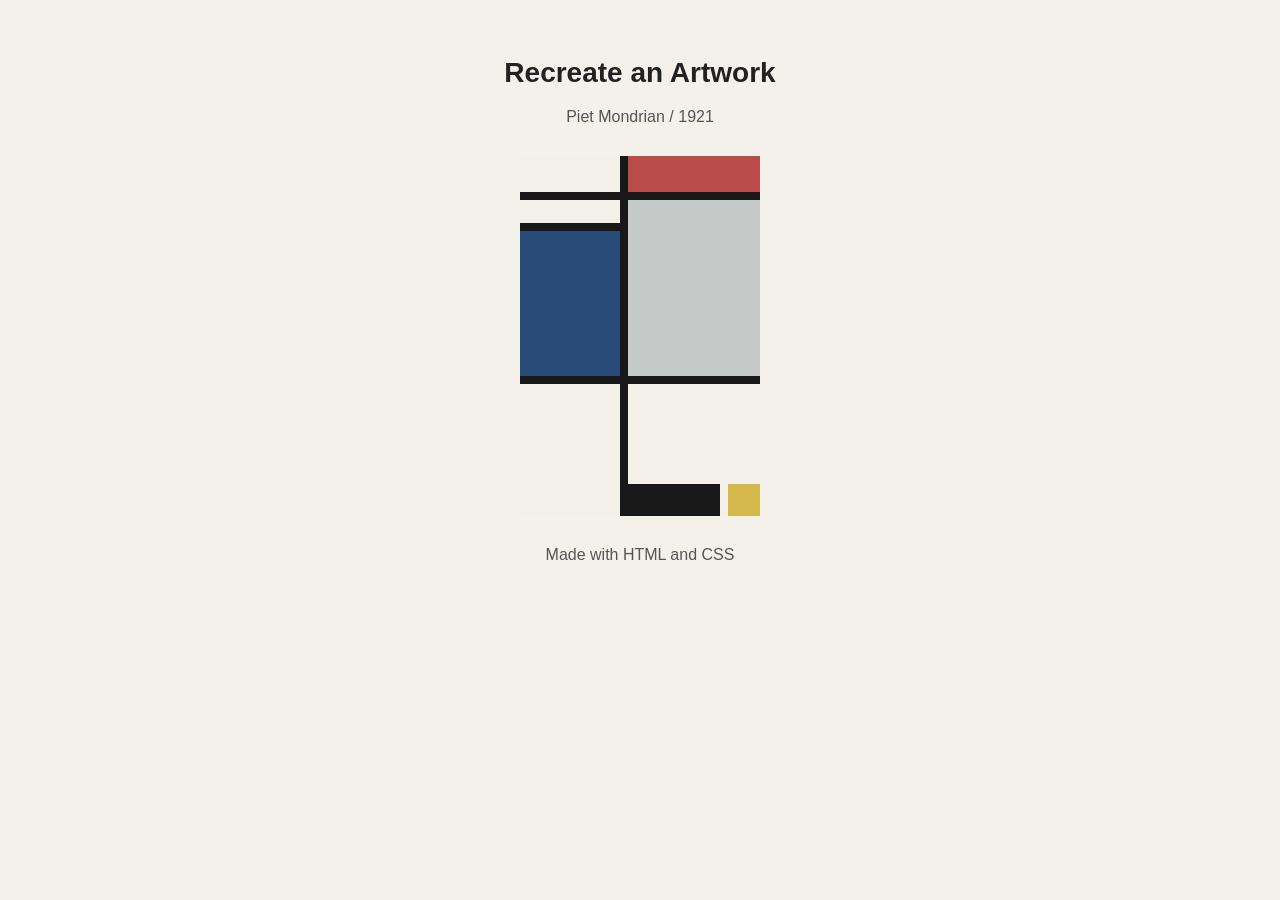
==== index.html @ d7678266 "Add files via upload" ====
<!DOCTYPE html>
<html lang="en">

<head>
  <meta charset="UTF-8">
  <meta name="viewport" content="width=device-width, initial-scale=1.0">
  <title>Mondrian Artwork</title>
  <link rel="stylesheet" href="main.css">
</head>

<body>

  <h1>Recreate an Artwork</h1>
  <p>Piet Mondrian / 1921</p>

  <div class="painting">
    <div class="red"></div>
    <div class="blue"></div>
    <div class="gray"></div>
    <div class="line1"></div>
    <div class="line2"></div>
    <div class="line3"></div>
    <div class="line4"></div>
    <div class="black"></div>
    <div class="yellow"></div>
  </div>

  <p>Made with HTML and CSS</p>

</body>
</html>
---- main.css ----
body {
  background-color: #f4f1eb;
  font-family: Arial, sans-serif;
  text-align: center;
  padding: 30px;
}

h1 {
  font-size: 28px;
  color: #222222;
}

p {
  font-size: 16px;
  color: #555555;
}

.painting {
  position: relative;
  width: 240px;
  height: 360px;
  background-color: #f2f0e8;
  margin: 30px auto;
  overflow: hidden;
}

.painting div {
  position: absolute;
}

.red {
  background-color: #b94b48;
  width: 132px;
  height: 36px;
  top: 0;
  left: 108px;
}

.blue {
  background-color: #294b78;
  width: 100px;
  height: 145px;
  top: 75px;
  left: 0;
}

.gray {
  background-color: #c5c9c8;
  width: 132px;
  height: 180px;
  top: 44px;
  left: 108px;
}

.line1 {
  background-color: #181818;
  width: 8px;
  height: 360px;
  top: 0;
  left: 100px;
}

.line2 {
  background-color: #181818;
  width: 240px;
  height: 8px;
  top: 36px;
  left: 0;
}

.line3 {
  background-color: #181818;
  width: 100px;
  height: 8px;
  top: 67px;
  left: 0;
}

.line4 {
  background-color: #181818;
  width: 240px;
  height: 8px;
  top: 220px;
  left: 0;
}

.black {
  background-color: #181818;
  width: 92px;
  height: 32px;
  top: 328px;
  left: 108px;
}

.yellow {
  background-color: #d5b94d;
  width: 32px;
  height: 32px;
  top: 328px;
  left: 208px;
}
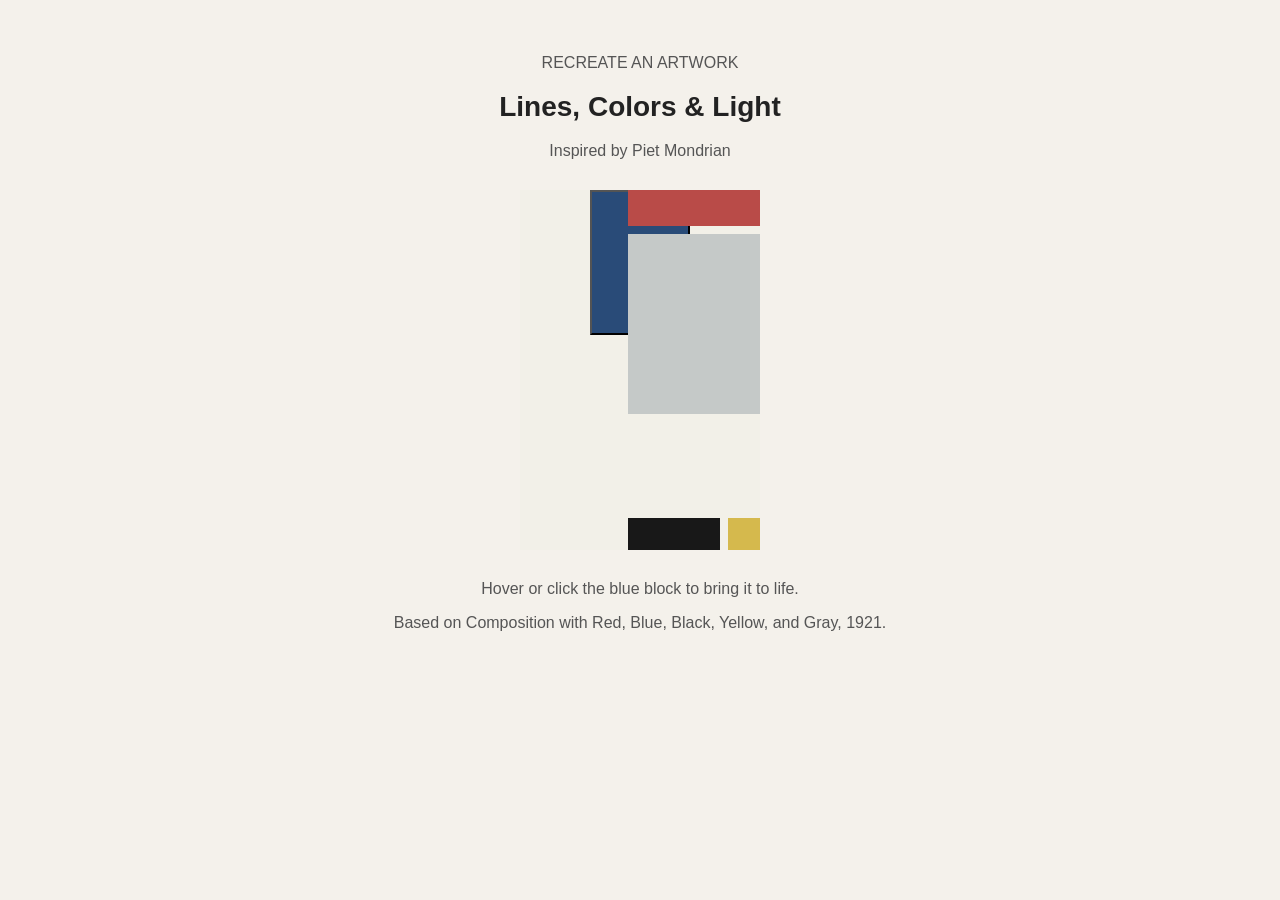
==== commit 5531320e: "Update index.html" ====
--- a/index.html
+++ b/index.html
@@ -1,7 +1,5 @@
-
 <!DOCTYPE html>
 <html lang="en">
-
 <head>
   <meta charset="UTF-8">
   <meta name="viewport" content="width=device-width, initial-scale=1.0">
@@ -10,23 +8,33 @@
 </head>
 
 <body>
+  <main>
+    <p class="label">RECREATE AN ARTWORK</p>
+    <h1>Lines, Colors & Light</h1>
+    <p class="intro">Inspired by Piet Mondrian</p>
 
-  <h1>Recreate an Artwork</h1>
-  <p>Piet Mondrian / 1921</p>
+    <div class="painting" aria-label="A composition of colored rectangles and black lines">
+      <div class="block white-top"></div>
+      <div class="block red"></div>
 
-  <div class="painting">
-    <div class="red"></div>
-    <div class="blue"></div>
-    <div class="gray"></div>
-    <div class="line1"></div>
-    <div class="line2"></div>
-    <div class="line3"></div>
-    <div class="line4"></div>
-    <div class="black"></div>
-    <div class="yellow"></div>
-  </div>
+      <button class="block blue" aria-label="Light up the blue block"></button>
 
-  <p>Made with HTML and CSS</p>
+      <div class="block gray"></div>
+      <div class="block white-middle"></div>
+      <div class="block white-bottom"></div>
+      <div class="block black"></div>
+      <div class="block yellow"></div>
 
+      <div class="line vertical"></div>
+      <div class="line horizontal-top"></div>
+      <div class="line horizontal-middle"></div>
+      <div class="line horizontal-bottom"></div>
+    </div>
+
+    <p class="hint">Hover or click the blue block to bring it to life.</p>
+    <p class="credit">
+      Based on Composition with Red, Blue, Black, Yellow, and Gray, 1921.
+    </p>
+  </main>
 </body>
 </html>
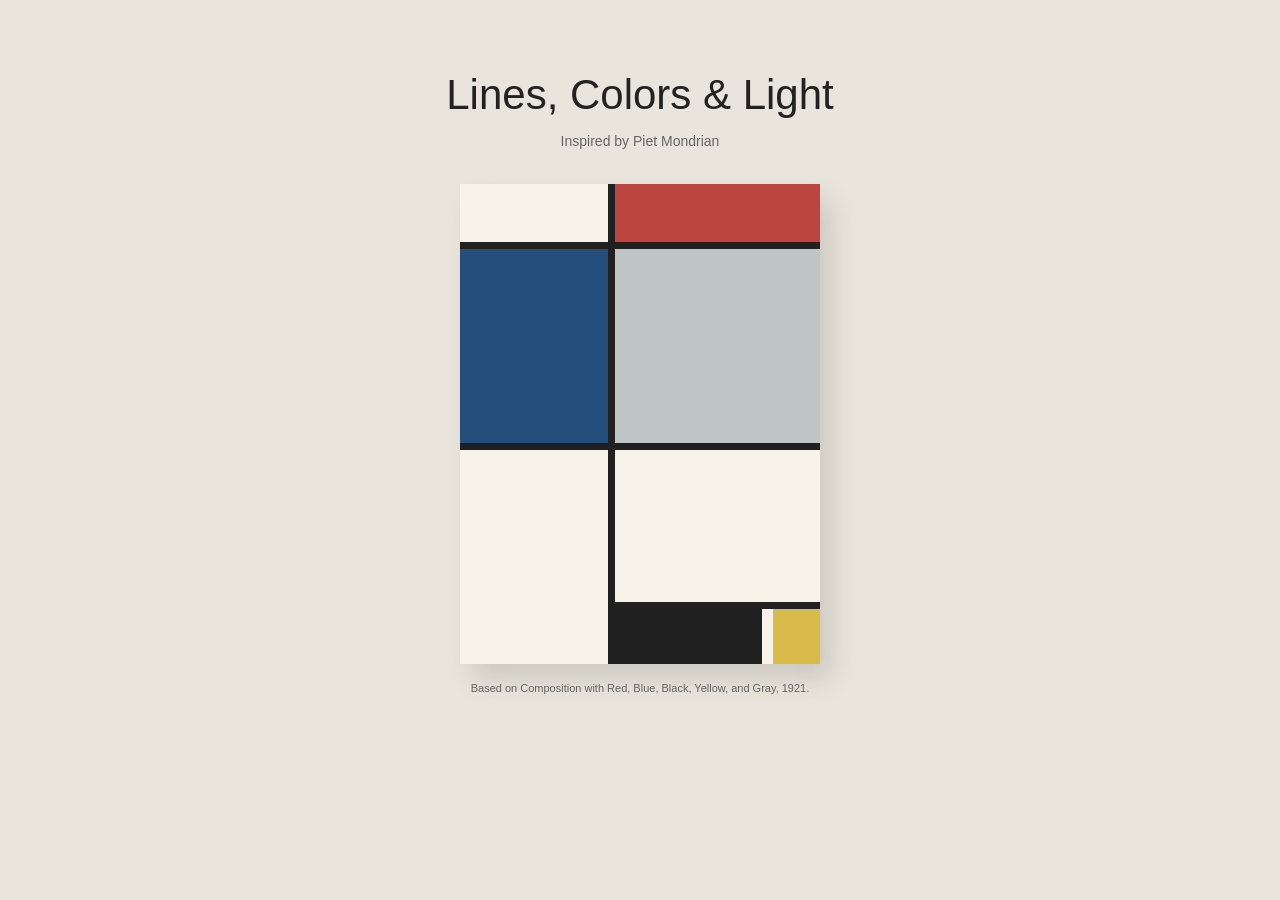
==== commit b5c4fa86: "Remove hint for blue block interaction Removed the hint paragraph about interacting with the blue bl" ====
--- a/index.html
+++ b/index.html
@@ -9,7 +9,6 @@
 
 <body>
   <main>
-    <p class="label">RECREATE AN ARTWORK</p>
     <h1>Lines, Colors & Light</h1>
     <p class="intro">Inspired by Piet Mondrian</p>
 
@@ -30,8 +29,6 @@
       <div class="line horizontal-middle"></div>
       <div class="line horizontal-bottom"></div>
     </div>
-
-    <p class="hint">Hover or click the blue block to bring it to life.</p>
     <p class="credit">
       Based on Composition with Red, Blue, Black, Yellow, and Gray, 1921.
     </p>
--- a/main.css
+++ b/main.css
@@ -1,102 +1,179 @@
+* {
+  box-sizing: border-box;
+}
 
 body {
-  background-color: #f4f1eb;
-  font-family: Arial, sans-serif;
+  margin: 0;
+  min-height: 100vh;
+  padding: 55px 20px;
+  background: #e9e5dc;
+  color: #222;
+  font-family: Arial, Helvetica, sans-serif;
+}
+
+main {
+  max-width: 600px;
+  margin: auto;
   text-align: center;
-  padding: 30px;
+}
+
+.label {
+  font-size: 11px;
+  letter-spacing: 4px;
 }
 
 h1 {
-  font-size: 28px;
-  color: #222222;
+  margin: 16px 0 10px;
+  font-size: clamp(28px, 6vw, 42px);
+  font-weight: 500;
 }
 
-p {
-  font-size: 16px;
-  color: #555555;
+.intro {
+  margin-bottom: 35px;
+  font-size: 14px;
+  color: #666;
 }
 
 .painting {
   position: relative;
-  width: 240px;
-  height: 360px;
-  background-color: #f2f0e8;
-  margin: 30px auto;
-  overflow: hidden;
+  isolation: isolate;
+  width: min(100%, 360px);
+  aspect-ratio: 3 / 4;
+  margin: auto;
+  background: #f7f3e9;
+  box-shadow: 12px 16px 25px rgba(0, 0, 0, 0.12);
 }
 
-.painting div {
+.block,
+.line {
   position: absolute;
 }
 
+.white-top {
+  top: 0;
+  left: 0;
+  width: 42%;
+  height: 13%;
+  background: #f7f3e9;
+}
+
 .red {
-  background-color: #b94b48;
-  width: 132px;
-  height: 36px;
   top: 0;
-  left: 108px;
+  left: 42%;
+  width: 58%;
+  height: 13%;
+  background: #bb4540;
 }
 
 .blue {
-  background-color: #294b78;
-  width: 100px;
-  height: 145px;
-  top: 75px;
+  top: 13%;
   left: 0;
+  width: 42%;
+  height: 42%;
+  padding: 0;
+  border: 0;
+  border-radius: 0;
+  background: #244f7d;
+  cursor: pointer;
+  transition: filter 0.3s, box-shadow 0.3s;
+}
+
+.blue:hover {
+  filter: brightness(1.35);
+}
+
+.blue:focus {
+  z-index: 3;
+  filter: brightness(1.5);
+  box-shadow:
+    inset 0 0 22px rgba(255, 255, 255, 0.35),
+    0 0 25px rgba(72, 155, 255, 0.65);
+  outline: 2px solid #c5e5ff;
+  outline-offset: -5px;
 }
 
 .gray {
-  background-color: #c5c9c8;
-  width: 132px;
-  height: 180px;
-  top: 44px;
-  left: 108px;
+  top: 13%;
+  left: 42%;
+  width: 58%;
+  height: 42%;
+  background: #bfc4c4;
 }
 
-.line1 {
-  background-color: #181818;
-  width: 8px;
-  height: 360px;
-  top: 0;
-  left: 100px;
+.white-middle {
+  top: 55%;
+  left: 0;
+  width: 42%;
+  height: 33%;
+  background: #f7f3e9;
 }
 
-.line2 {
-  background-color: #181818;
-  width: 240px;
-  height: 8px;
-  top: 36px;
-  left: 0;
-}
-
-.line3 {
-  background-color: #181818;
-  width: 100px;
-  height: 8px;
-  top: 67px;
-  left: 0;
-}
-
-.line4 {
-  background-color: #181818;
-  width: 240px;
-  height: 8px;
-  top: 220px;
-  left: 0;
+.white-bottom {
+  top: 55%;
+  left: 42%;
+  width: 58%;
+  height: 33%;
+  background: #f7f3e9;
 }
 
 .black {
-  background-color: #181818;
-  width: 92px;
-  height: 32px;
-  top: 328px;
-  left: 108px;
+  top: 88%;
+  left: 42%;
+  width: 42%;
+  height: 12%;
+  background: #202020;
 }
 
 .yellow {
-  background-color: #d5b94d;
-  width: 32px;
-  height: 32px;
-  top: 328px;
-  left: 208px;
-}+  top: 88%;
+  left: 87%;
+  width: 13%;
+  height: 12%;
+  background: #d8bb48;
+}
+
+.line {
+  z-index: 2;
+  background: #202020;
+  pointer-events: none;
+}
+
+.vertical {
+  top: 0;
+  left: 41%;
+  width: 2%;
+  height: 100%;
+}
+
+.horizontal-top {
+  top: 12%;
+  left: 0;
+  width: 100%;
+  height: 1.5%;
+}
+
+.horizontal-middle {
+  top: 54%;
+  left: 0;
+  width: 100%;
+  height: 1.5%;
+}
+
+.horizontal-bottom {
+  top: 87%;
+  left: 42%;
+  width: 58%;
+  height: 1.5%;
+}
+
+.hint {
+  margin-top: 30px;
+  font-size: 13px;
+}
+
+.credit {
+  margin-top: 16px;
+  font-size: 11px;
+  line-height: 1.6;
+  color: #666;
+}
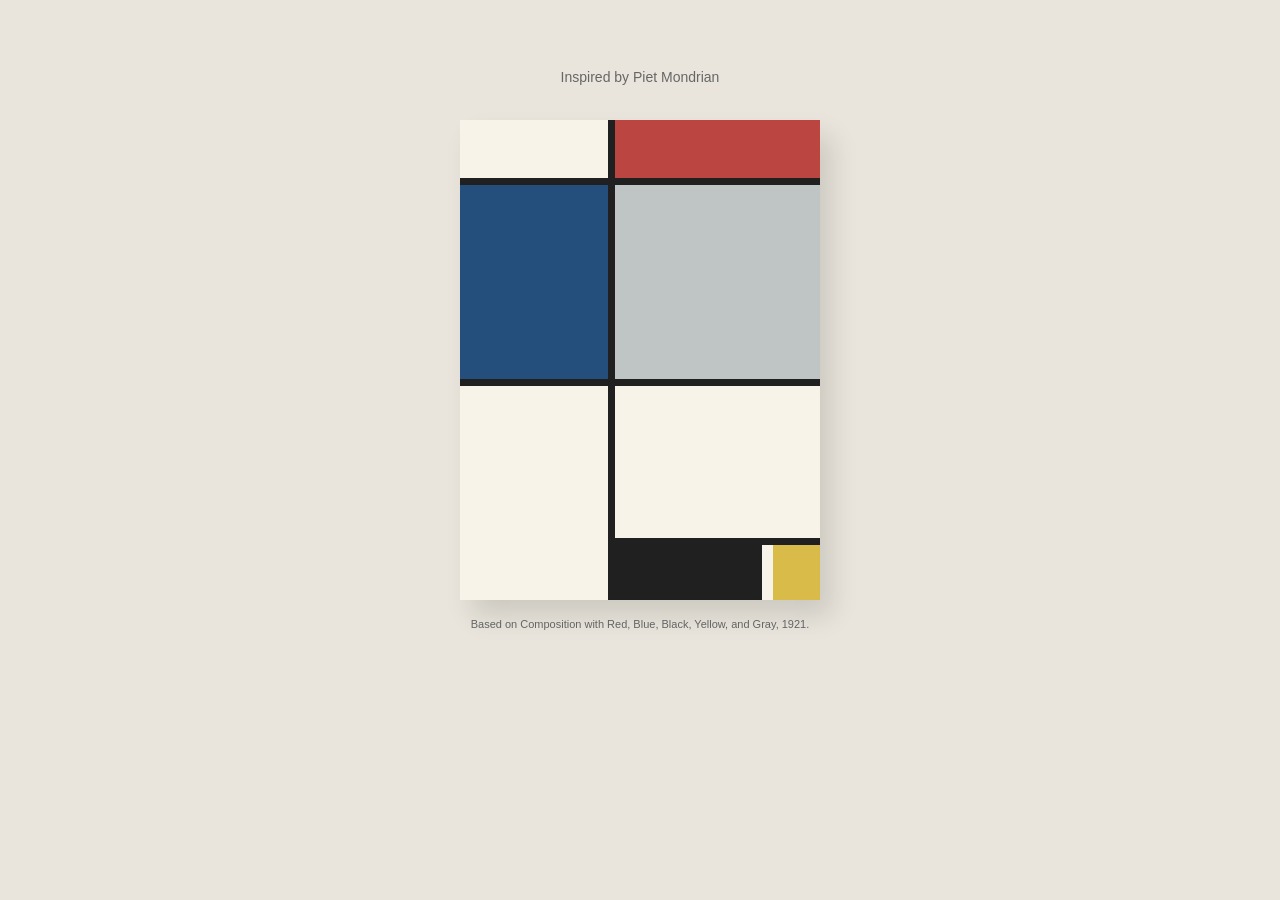
==== commit 80fc4327: "Remove heading from index.html" ====
--- a/index.html
+++ b/index.html
@@ -9,7 +9,6 @@
 
 <body>
   <main>
-    <h1>Lines, Colors & Light</h1>
     <p class="intro">Inspired by Piet Mondrian</p>
 
     <div class="painting" aria-label="A composition of colored rectangles and black lines">
